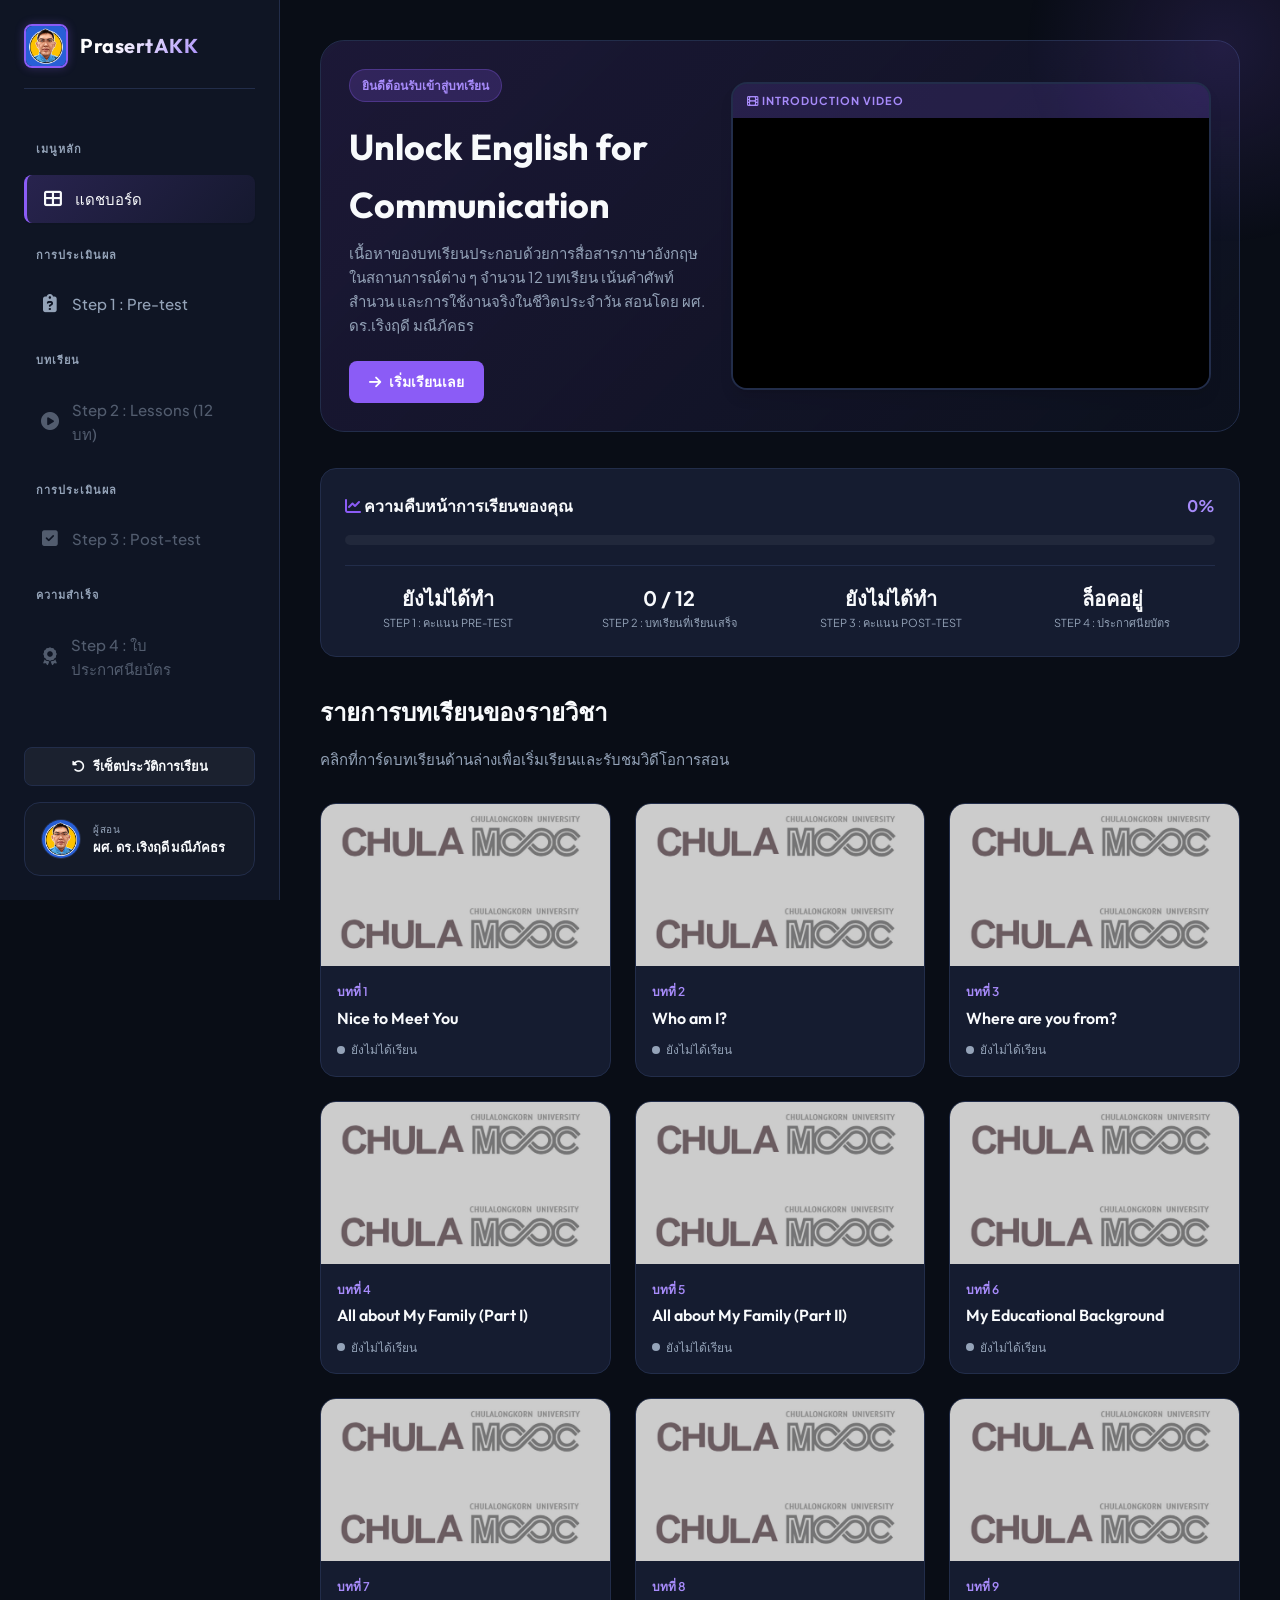
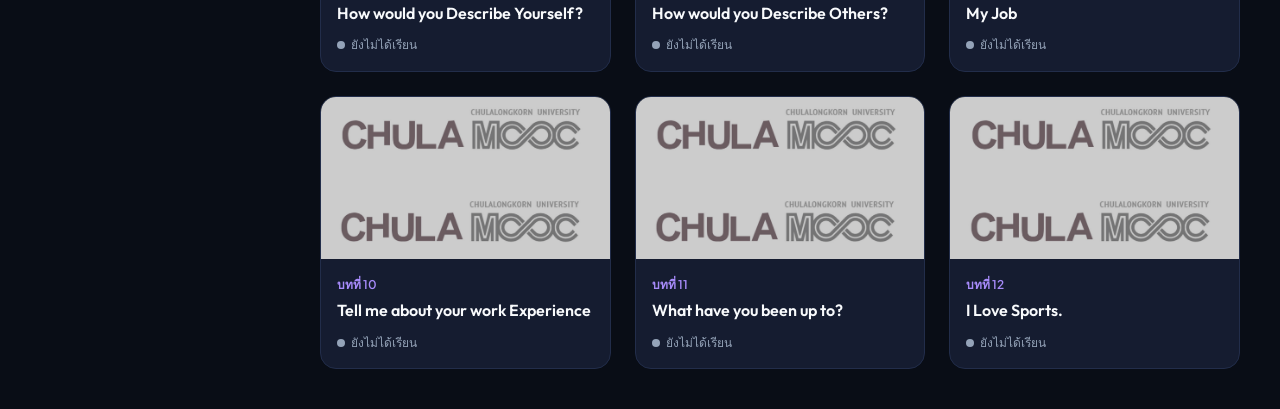
==== app/src/main/assets/index.html @ 3fb074b2 "feat: add Android app wrapper and Gradle build files" ====
<!DOCTYPE html>
<html lang="en">
<head>
    <meta charset="UTF-8">
    <meta name="viewport" content="width=device-width, initial-scale=1.0">
    <title>Unlock English for Communication | PrasertAKK</title>
    <meta name="description" content="Learn English for Communication with 12 interactive video lessons, quizzes, and earn your certificate. Taught by Prasert Akkaratwichakorn.">
    <link rel="shortcut icon" href="prasertakk.ico" type="image/x-icon">
    <link rel="stylesheet" href="https://cdnjs.cloudflare.com/ajax/libs/font-awesome/6.4.0/css/all.min.css">
    <link rel="stylesheet" href="style.css">
</head>
<body>

    <!-- Name Registration Modal Overlay -->
    <div class="modal-overlay" id="name-registration-modal" style="display:none;">
        <div class="modal-card">
            <div class="modal-icon"><i class="fa fa-user-pen"></i></div>
            <h2>ลงทะเบียนผู้เรียน</h2>
            <p style="color: var(--color-text-muted); margin-bottom: 24px;">
                กรุณากรอกชื่อและนามสกุลของคุณเพื่อเริ่มเรียน<br>
                <small>(ชื่อนี้จะถูกใช้ในใบประกาศนียบัตร และไม่สามารถแก้ไขได้หลังบันทึก)</small>
            </p>
            <div class="form-group">
                <label for="reg-firstname"><i class="fa fa-user"></i> ชื่อ (First name)</label>
                <input type="text" id="reg-firstname" placeholder="เช่น ประเสริฐ" autocomplete="given-name">
            </div>
            <div class="form-group">
                <label for="reg-lastname"><i class="fa fa-user"></i> นามสกุล (Last name)</label>
                <input type="text" id="reg-lastname" placeholder="เช่น อัครทวิชากร" autocomplete="family-name">
            </div>
            <button class="btn btn-primary" id="btn-save-name" style="width:100%; margin-top:12px; justify-content:center;">
                <i class="fa fa-save"></i> บันทึกและเริ่มเรียน
            </button>
        </div>
    </div>

    <div class="app-container">
        <!-- Sidebar Navigation -->
        <aside class="sidebar">
            <div class="brand-section">
                <img src="prasertakk2.jpg" alt="PrasertAKK Logo" class="brand-logo">
                <span class="brand-name">PrasertAKK</span>
            </div>
            
            <nav class="nav-menu">
                <span class="nav-item-title">เมนูหลัก</span>
                <a href="#" class="nav-link active" data-tab="dashboard">
                    <i class="fa fa-th-large"></i>
                    <span>แดชบอร์ด</span>
                </a>
                
                <span class="nav-item-title">การประเมินผล</span>
                <a href="#" class="nav-link step-link" data-tab="pre" data-step="1" id="nav-pre-link">
                    <i class="fa fa-clipboard-question"></i>
                    <span>Step 1 : Pre-test</span>
                </a>
                
                <span class="nav-item-title">บทเรียน</span>
                <a href="#" class="nav-link step-link" data-tab="lessons" data-step="2" id="nav-lessons-link">
                    <i class="fa fa-play-circle"></i>
                    <span>Step 2 : Lessons (12 บท)</span>
                </a>
                
                <span class="nav-item-title">การประเมินผล</span>
                <a href="#" class="nav-link step-link" data-tab="post" data-step="3" id="nav-post-link">
                    <i class="fa fa-square-check"></i>
                    <span>Step 3 : Post-test</span>
                </a>
                
                <span class="nav-item-title">ความสำเร็จ</span>
                <a href="#" class="nav-link step-link" data-tab="certificate" data-step="4" id="nav-cert-link">
                    <i class="fa fa-award"></i>
                    <span>Step 4 : ใบประกาศนียบัตร</span>
                </a>
            </nav>
            
            <!-- Learner name display (shown after registration) -->
            <div class="learner-name-badge" id="learner-name-badge" style="display:none;">
                <i class="fa fa-id-card" style="color: var(--color-primary);"></i>
                <span id="learner-name-display"></span>
            </div>

            <!-- reset progress button -->
            <button class="btn btn-secondary" onclick="resetProgress()" style="margin-bottom: 16px; justify-content: center; font-size: 13px; padding: 8px;">
                <i class="fa fa-rotate-left"></i> รีเซ็ตประวัติการเรียน
            </button>

            <!-- Instructor Badge -->
            <div class="instructor-badge">
                <img src="prasertakk2.jpg" alt="Prasert AKK" class="instructor-avatar">
                <div class="instructor-info">
                    <span class="instructor-label">ผู้สอน</span>
                    <span class="instructor-name">ผศ. ดร.เริงฤดี มณีภัคธร</span>
                </div>
            </div>
        </aside>

        <!-- Main Content Area -->
        <main class="main-content">
            
            <!-- 1. Dashboard Tab View -->
            <section id="dashboard-section" class="tab-section active">
                <div class="welcome-banner">
                    <div class="welcome-text">
                        <span class="welcome-badge">ยินดีต้อนรับเข้าสู่บทเรียน</span>
                        <h1>Unlock English for Communication</h1>
                        <p class="welcome-desc">
                            เนื้อหาของบทเรียนประกอบด้วยการสื่อสารภาษาอังกฤษในสถานการณ์ต่าง ๆ จำนวน 12 บทเรียน 
                            เน้นคำศัพท์ สำนวน และการใช้งานจริงในชีวิตประจำวัน สอนโดย ผศ. ดร.เริงฤดี มณีภัคธร
                        </p>
                        <button class="btn btn-primary" id="dashboard-start-learning">
                            <i class="fa fa-arrow-right"></i> เริ่มเรียนเลย
                        </button>
                    </div>
                    <div class="dashboard-hero-video">
                        <div class="intro-video-label"><i class="fa fa-film"></i> INTRODUCTION VIDEO</div>
                        <iframe id="intro-video-iframe"
                            src="https://drive.google.com/file/d/1B5qJ9aQ7UhpIXTGosk8ddsbNW3D1z1Iv/preview"
                            style="width: 100%; height: 270px; border: none; display: block;"
                            allow="autoplay"
                            allowfullscreen></iframe>
                    </div>
                </div>

                <!-- Course Progress Tracker Card -->
                <div class="progress-card">
                    <div class="progress-header">
                        <span class="progress-title"><i class="fa fa-chart-line" style="color: var(--color-primary);"></i> ความคืบหน้าการเรียนของคุณ</span>
                        <span class="progress-pct" id="progress-percentage">0%</span>
                    </div>
                    <div class="progress-bar-bg">
                        <div class="progress-bar-fill" id="progress-fill"></div>
                    </div>
                    <div class="progress-stats-row">
                        <div class="progress-stat-box">
                            <div class="progress-stat-val" id="stat-pretest-score">ยังไม่ได้ทำ</div>
                            <div class="progress-stat-lbl">Step 1 : คะแนน PRE-TEST</div>
                        </div>
                        <div class="progress-stat-box">
                            <div class="progress-stat-val" id="stat-lessons-count">0 / 12</div>
                            <div class="progress-stat-lbl">Step 2 : บทเรียนที่เรียนเสร็จ</div>
                        </div>
                        <div class="progress-stat-box">
                            <div class="progress-stat-val" id="stat-posttest-score">ยังไม่ได้ทำ</div>
                            <div class="progress-stat-lbl">Step 3 : คะแนน POST-TEST</div>
                        </div>
                        <div class="progress-stat-box">
                            <div class="progress-stat-val" id="stat-cert-unlocked">ล็อคอยู่</div>
                            <div class="progress-stat-lbl">Step 4 : ประกาศนียบัตร</div>
                        </div>
                    </div>
                </div>

                <h2>รายการบทเรียนของรายวิชา</h2>
                <p class="section-subtitle">คลิกที่การ์ดบทเรียนด้านล่างเพื่อเริ่มเรียนและรับชมวิดีโอการสอน</p>
                
                <div class="lessons-grid" id="dashboard-lessons-grid">
                    <!-- Dynamic rendering via app.js -->
                </div>
            </section>

            <!-- 2. Pre-test Tab View -->
            <section id="pre-section" class="tab-section">
                <h1><i class="fa fa-clipboard-question" style="color:var(--color-primary);"></i> Step 1 : แบบทดสอบก่อนเรียน (Pre-test)</h1>
                <p class="section-subtitle">กรุณาเลือกคำตอบที่ถูกต้องที่สุดสำหรับแต่ละข้อคำถาม</p>

                <!-- Score Overlay Banner -->
                <div class="quiz-score-overlay" id="pre-score-overlay">
                    <h2>คะแนนสอบ Pre-test ของคุณ</h2>
                    <div class="quiz-score-val">0 / 20</div>
                    <p style="color: var(--color-text-muted); margin-top: 8px;">ระบบได้บันทึกคะแนนของคุณเรียบร้อยแล้ว คุณสามารถไปเรียนบทเรียนได้แล้ว</p>
                    <button class="btn btn-primary" onclick="switchTab('lessons')" style="margin-top:16px;">
                        <i class="fa fa-arrow-right"></i> ไปเรียน Step 2: Lessons
                    </button>
                </div>

                <div class="quiz-info-header">
                    <div class="quiz-info-text">
                        <h2>แบบทดสอบการฟังและโครงสร้างการสื่อสาร</h2>
                        <p>คำชี้แจง: ข้อสอบเป็นแบบปรนัย 4 ตัวเลือก จำนวน 20 ข้อ ให้ผู้เรียนเลือกคำตอบที่เหมาะสมที่สุด</p>
                    </div>
                    <div class="quiz-helpers">
                        <button class="btn btn-secondary" onclick="autoFillQuiz('pre')">
                            <i class="fa fa-wand-magic-sparkles" style="color: var(--color-primary-hover);"></i> เฉลยคำตอบ (Auto-Fill)
                        </button>
                    </div>
                </div>

                <div id="pre-quiz-questions"></div>

                <div style="text-align: center; margin: 40px 0;">
                    <button class="btn btn-primary" onclick="gradeQuiz('pre')" style="font-size: 16px; padding: 14px 40px; border-radius: var(--border-radius-sm);">
                        <i class="fa fa-paper-plane"></i> ส่งแบบทดสอบ Pre-test
                    </button>
                </div>
            </section>

            <!-- 3. Lessons Tab View -->
            <section id="lessons-section" class="tab-section">
                <h1><i class="fa fa-play-circle" style="color:var(--color-primary);"></i> Step 2 : ห้องเรียนออนไลน์</h1>
                <p class="section-subtitle">รับชมวิดีโอการสอน เมื่อดูจบระบบจะบันทึกว่าเรียนผ่านบทเรียนนี้แล้วโดยอัตโนมัติ</p>

                <div class="lesson-viewer-container">
                    <div class="video-player-section">
                        <div class="video-wrapper">
                            <iframe id="main-course-iframe"
                                src=""
                                style="width: 100%; height: 100%; min-height: 420px; border: none; display: block;"
                                allow="autoplay"
                                allowfullscreen></iframe>
                            <video id="main-course-video" controls poster="prasertakk.jpg" style="display: none; width: 100%;">
                                <source src="" type="video/mp4">
                                เบราว์เซอร์ของคุณไม่รองรับการเล่นวิดีโอ
                            </video>
                        </div>
                        <div class="video-meta">
                            <h2 id="viewing-video-title">Lesson 1. Nice to Meet You</h2>
                            <p style="color: var(--color-text-muted); font-size: 14px;">
                                วิทยากร: ผศ. ดร.เริงฤดี มณีภัคธร | รายวิชา English for Communication
                            </p>
                        </div>
                    </div>

                    <div class="lesson-sidebar-section">
                        <div class="lesson-sidebar-title">บทเรียนทั้งหมด (12 Lessons)</div>
                        <ul class="sidebar-lessons-list" id="sidebar-lessons-list"></ul>
                    </div>
                </div>

                <!-- All lessons completed banner -->
                <div class="all-lessons-done-banner" id="all-lessons-done-banner" style="display:none;">
                    <i class="fa fa-circle-check" style="font-size:28px; color:var(--color-success);"></i>
                    <div>
                        <h3>ยินดีด้วย! คุณเรียนครบทุกบทเรียนแล้ว</h3>
                        <p style="color:var(--color-text-muted);">คุณสามารถไปทำข้อสอบ Post-test เพื่อรับใบประกาศนียบัตร</p>
                    </div>
                    <button class="btn btn-primary" onclick="switchTab('post')">
                        <i class="fa fa-arrow-right"></i> ไปทำ Step 3: Post-test
                    </button>
                </div>

                <!-- Vocabulary Panel -->
                <div class="vocab-section" id="lesson-vocab-box">
                    <h2><i class="fa fa-book" style="color: var(--color-primary-hover);"></i> คำศัพท์และสำนวนน่าสนใจ (Key Vocabulary)</h2>
                    <p class="section-subtitle">คำศัพท์สำคัญที่พบในบทเรียนนี้</p>
                    <div class="vocab-grid"></div>
                </div>
            </section>

            <!-- 4. Post-test Tab View -->
            <section id="post-section" class="tab-section">
                <h1><i class="fa fa-square-check" style="color:var(--color-primary);"></i> Step 3 : แบบทดสอบหลังเรียน (Post-test)</h1>
                <p class="section-subtitle">ทดสอบความรู้เพื่อประเมินผลการเรียนและปลดล็อคใบประกาศนียบัตร</p>

                <div class="quiz-score-overlay" id="post-score-overlay">
                    <h2>คะแนนสอบ Post-test ของคุณ</h2>
                    <div class="quiz-score-val">0 / 40</div>
                    <p style="color: var(--color-text-muted); margin-top: 8px;" id="post-score-status-text">
                        ระบบได้บันทึกคะแนนของคุณเรียบร้อยแล้ว คุณสามารถรับใบประกาศนียบัตรได้ใน Step 4
                    </p>
                    <button class="btn btn-primary" id="btn-goto-cert-after-post" onclick="switchTab('certificate')" style="margin-top:16px; display:none;">
                        <i class="fa fa-award"></i> ไปดูใบประกาศนียบัตร Step 4
                    </button>
                </div>

                <div class="quiz-info-header">
                    <div class="quiz-info-text">
                        <h2>แบบทดสอบหลังเรียนสรุปรายวิชา</h2>
                        <p>คำชี้แจง: ให้เลือกคำตอบที่ถูกต้องที่สุดเพื่อผ่านรายวิชาและรับใบรับรอง (จำนวน 40 ข้อ)</p>
                    </div>
                    <div class="quiz-helpers">
                        <button class="btn btn-secondary" onclick="autoFillQuiz('post')">
                            <i class="fa fa-wand-magic-sparkles" style="color: var(--color-primary-hover);"></i> เฉลยคำตอบ (Auto-Fill)
                        </button>
                    </div>
                </div>

                <div id="post-quiz-questions"></div>

                <div style="text-align: center; margin: 40px 0;">
                    <button class="btn btn-primary" onclick="gradeQuiz('post')" style="font-size: 16px; padding: 14px 40px; border-radius: var(--border-radius-sm);">
                        <i class="fa fa-paper-plane"></i> ส่งแบบทดสอบ Post-test
                    </button>
                </div>
            </section>

            <!-- 5. Certificate Tab View -->
            <section id="certificate-section" class="tab-section">
                <h1><i class="fa fa-award" style="color:var(--color-primary);"></i> Step 4 : ใบประกาศนียบัตร (Certificate)</h1>
                <p class="section-subtitle">ขอแสดงความยินดีกับความสำเร็จของคุณในการสำเร็จการศึกษารายวิชา English for Communication</p>

                <!-- Locked State -->
                <div class="cert-locked-state" id="cert-locked">
                    <div class="cert-locked-icon"><i class="fa fa-lock"></i></div>
                    <h2>ประกาศนียบัตรยังคงถูกล็อคอยู่</h2>
                    <p style="color: var(--color-text-muted); margin-top: 12px; margin-bottom: 24px;">
                        คุณต้องสอบแบบทดสอบหลังเรียน (Post-test) ให้ผ่านด้วยคะแนนเต็ม 20/20 ก่อน
                    </p>
                    <button class="btn btn-primary" onclick="switchTab('post')">
                        <i class="fa fa-arrow-right"></i> ไปทำข้อสอบ Post-test
                    </button>
                </div>

                <!-- Unlocked State -->
                <div class="cert-unlocked-state" id="cert-unlocked" style="display: none;">
                    <div class="cert-frame">
                        <canvas id="cert-canvas" style="max-width:100%; border-radius: 8px; box-shadow: var(--shadow-lg);"></canvas>
                        <div id="cert-qr-hidden" style="display:none;"></div>
                    </div>
                    
                    <div class="cert-actions">
                        <button class="btn btn-success" id="btn-download-cert" onclick="downloadCertificate()">
                            <i class="fa fa-download"></i> ดาวน์โหลดใบประกาศนียบัตร (PNG)
                        </button>
                        <button class="btn btn-secondary" onclick="window.print()">
                            <i class="fa fa-print"></i> พิมพ์ใบประกาศนียบัตร
                        </button>
                    </div>
                </div>
            </section>
        </main>
    </div>

    <!-- Scripts -->
    <script src="qrcode.min.js"></script>
    <script src="cert_data.js"></script>
    <script src="app.js"></script>
</body>
</html>
---- app/src/main/assets/style.css ----
@import url('https://fonts.googleapis.com/css2?family=Outfit:wght@300;400;500;600;700&family=Plus+Jakarta+Sans:wght@300;400;500;600;700&display=swap');

/* Color Variables & Theme Tokens */
:root {
    --font-heading: 'Outfit', sans-serif;
    --font-body: 'Plus Jakarta Sans', sans-serif;

    /* Theme colors: Sleek Premium Dark Mode */
    --bg-app: #090d16;
    --bg-sidebar: #0f1524;
    --bg-card: #151c30;
    --bg-card-hover: #1c253f;
    --border-color: #222d4a;
    
    --color-primary: #8b5cf6;       /* Violet/Purple */
    --color-primary-rgb: 139, 92, 246;
    --color-primary-hover: #a78bfa;
    --color-text-main: #f8fafc;
    --color-text-muted: #94a3b8;
    
    --color-success: #10b981;      /* Emerald Green */
    --color-danger: #ef4444;       /* Rose Red */
    --color-warning: #f59e0b;      /* Amber */

    --shadow-sm: 0 1px 2px 0 rgb(0 0 0 / 0.05);
    --shadow-md: 0 4px 6px -1px rgb(0 0 0 / 0.1), 0 2px 4px -2px rgb(0 0 0 / 0.1);
    --shadow-lg: 0 10px 15px -3px rgb(0 0 0 / 0.1), 0 4px 6px -4px rgb(0 0 0 / 0.1);
    --shadow-glow: 0 0 20px rgba(139, 92, 246, 0.15);
    
    --transition-smooth: all 0.3s cubic-bezier(0.4, 0, 0.2, 1);
    --border-radius-sm: 8px;
    --border-radius-md: 16px;
    --border-radius-lg: 24px;
}

/* Global Reset & Base Styling */
* {
    margin: 0;
    padding: 0;
    box-sizing: border-box;
}

body {
    background-color: var(--bg-app);
    color: var(--color-text-main);
    font-family: var(--font-body);
    font-size: 16px;
    line-height: 1.6;
    overflow-x: hidden;
    display: flex;
    min-height: 100vh;
}

a {
    color: inherit;
    text-decoration: none;
}

button {
    font-family: inherit;
    cursor: pointer;
}

/* Layout Framework */
.app-container {
    display: flex;
    width: 100%;
    min-height: 100vh;
}

/* Sidebar Navigation */
.sidebar {
    width: 280px;
    background-color: var(--bg-sidebar);
    border-right: 1px solid var(--border-color);
    display: flex;
    flex-direction: column;
    position: fixed;
    top: 0;
    bottom: 0;
    left: 0;
    z-index: 100;
    padding: 24px;
}

.brand-section {
    display: flex;
    align-items: center;
    gap: 12px;
    margin-bottom: 36px;
    padding-bottom: 20px;
    border-bottom: 1px solid var(--border-color);
}

.brand-logo {
    width: 44px;
    height: 44px;
    border-radius: var(--border-radius-sm);
    object-fit: cover;
    border: 2px solid var(--color-primary);
    box-shadow: 0 0 10px rgba(139, 92, 246, 0.3);
}

.brand-name {
    font-family: var(--font-heading);
    font-size: 20px;
    font-weight: 700;
    background: linear-gradient(135deg, #fff 30%, var(--color-primary-hover) 100%);
    -webkit-background-clip: text;
    -webkit-text-fill-color: transparent;
    letter-spacing: 0.5px;
}

.nav-menu {
    list-style: none;
    display: flex;
    flex-direction: column;
    gap: 8px;
    flex-grow: 1;
}

.nav-item-title {
    font-family: var(--font-heading);
    font-size: 11px;
    font-weight: 600;
    text-transform: uppercase;
    letter-spacing: 1px;
    color: var(--color-text-muted);
    margin: 16px 0 8px 12px;
}

.nav-link {
    display: flex;
    align-items: center;
    gap: 12px;
    padding: 12px 16px;
    border-radius: var(--border-radius-sm);
    color: var(--color-text-muted);
    font-weight: 500;
    font-size: 15px;
    transition: var(--transition-smooth);
}

.nav-link i {
    font-size: 18px;
    width: 20px;
    text-align: center;
}

.nav-link:hover {
    color: var(--color-text-main);
    background-color: rgba(255, 255, 255, 0.03);
}

.nav-link.active {
    color: var(--color-text-main);
    background: linear-gradient(135deg, rgba(139, 92, 246, 0.2) 0%, rgba(139, 92, 246, 0.05) 100%);
    border-left: 3px solid var(--color-primary);
    box-shadow: var(--shadow-sm);
}

.nav-link.locked {
    opacity: 0.5;
    cursor: not-allowed;
}

.nav-link.locked:hover {
    background-color: transparent;
    color: var(--color-text-muted);
}

.instructor-badge {
    margin-top: auto;
    padding: 16px;
    background-color: rgba(255, 255, 255, 0.02);
    border-radius: var(--border-radius-md);
    border: 1px solid var(--border-color);
    display: flex;
    align-items: center;
    gap: 12px;
}

.instructor-avatar {
    width: 40px;
    height: 40px;
    border-radius: 50%;
    object-fit: cover;
    border: 1px solid var(--border-color);
}

.instructor-info {
    display: flex;
    flex-direction: column;
}

.instructor-label {
    font-size: 10px;
    color: var(--color-text-muted);
    text-transform: uppercase;
    letter-spacing: 0.5px;
}

.instructor-name {
    font-size: 13px;
    font-weight: 600;
    color: var(--color-text-main);
}

/* Main Viewport Content */
.main-content {
    margin-left: 280px;
    flex-grow: 1;
    min-height: 100vh;
    display: flex;
    flex-direction: column;
    padding: 40px;
    max-width: 1400px;
    width: calc(100% - 280px);
}

/* Tab Sections */
.tab-section {
    display: none;
    animation: fadeIn 0.4s cubic-bezier(0.4, 0, 0.2, 1) forwards;
}

.tab-section.active {
    display: block;
}

@keyframes fadeIn {
    from {
        opacity: 0;
        transform: translateY(10px);
    }
    to {
        opacity: 1;
        transform: translateY(0);
    }
}

/* Typography elements */
h1 {
    font-family: var(--font-heading);
    font-size: 36px;
    font-weight: 700;
    color: var(--color-text-main);
    margin-bottom: 8px;
}

h2 {
    font-family: var(--font-heading);
    font-size: 24px;
    font-weight: 600;
    color: var(--color-text-main);
    margin-bottom: 16px;
}

.section-subtitle {
    font-size: 15px;
    color: var(--color-text-muted);
    margin-bottom: 32px;
}

/* Dashboard Home UI */
.welcome-banner {
    background: linear-gradient(135deg, rgba(139, 92, 246, 0.15) 0%, rgba(15, 21, 36, 0.5) 100%);
    border: 1px solid var(--border-color);
    border-radius: var(--border-radius-lg);
    padding: 28px;
    margin-bottom: 36px;
    display: flex;
    align-items: center;
    justify-content: space-between;
    gap: 24px;
    position: relative;
    overflow: visible;
}

.welcome-banner::after {
    content: '';
    position: absolute;
    top: -50%;
    right: -20%;
    width: 400px;
    height: 400px;
    background: radial-gradient(circle, rgba(139, 92, 246, 0.15) 0%, transparent 70%);
    z-index: 1;
    pointer-events: none;
}

.welcome-text {
    z-index: 2;
    flex: 1;
    min-width: 0;
}

.welcome-badge {
    display: inline-block;
    padding: 6px 12px;
    background-color: rgba(139, 92, 246, 0.2);
    color: var(--color-primary-hover);
    border-radius: 20px;
    font-size: 12px;
    font-weight: 600;
    margin-bottom: 16px;
    border: 1px solid rgba(139, 92, 246, 0.3);
}

.welcome-desc {
    color: var(--color-text-muted);
    margin-bottom: 24px;
    font-size: 15px;
}

.course-meta-grid {
    display: grid;
    grid-template-columns: repeat(3, 1fr);
    gap: 16px;
    margin-top: 24px;
}

.meta-item {
    background-color: rgba(255, 255, 255, 0.02);
    border: 1px solid var(--border-color);
    border-radius: var(--border-radius-sm);
    padding: 16px;
    display: flex;
    align-items: center;
    gap: 12px;
}

.meta-icon {
    width: 40px;
    height: 40px;
    background-color: rgba(139, 92, 246, 0.1);
    color: var(--color-primary);
    border-radius: 50%;
    display: flex;
    align-items: center;
    justify-content: center;
    font-size: 16px;
}

.meta-info {
    display: flex;
    flex-direction: column;
}

.meta-value {
    font-weight: 600;
    font-size: 14px;
}

.meta-label {
    font-size: 11px;
    color: var(--color-text-muted);
}

.dashboard-hero-video {
    width: 480px;
    max-width: 100%;
    border-radius: var(--border-radius-md);
    overflow: hidden;
    border: 2px solid var(--border-color);
    box-shadow: var(--shadow-lg);
    z-index: 2;
    position: relative;
    flex-shrink: 0;
}

.dashboard-hero-video iframe,
.dashboard-hero-video video,
#intro-video-player,
#intro-video-iframe {
    width: 100%;
    height: 270px;
    display: block;
    object-fit: contain;
    background-color: #000;
}

.intro-video-label {
    padding: 8px 14px;
    background: rgba(139, 92, 246, 0.15);
    color: var(--color-primary-hover);
    font-size: 11px;
    font-weight: 700;
    letter-spacing: 1px;
    text-transform: uppercase;
}

.video-play-overlay {
    position: absolute;
    inset: 0;
    background-color: rgba(9, 13, 22, 0.4);
    display: flex;
    align-items: center;
    justify-content: center;
    transition: var(--transition-smooth);
}

.dashboard-hero-video:hover .video-play-overlay {
    background-color: rgba(9, 13, 22, 0.6);
}

.play-btn-circle {
    width: 48px;
    height: 48px;
    background-color: var(--color-primary);
    color: #fff;
    border-radius: 50%;
    display: flex;
    align-items: center;
    justify-content: center;
    font-size: 18px;
    box-shadow: 0 0 15px rgba(139, 92, 246, 0.5);
    transition: var(--transition-smooth);
}

.dashboard-hero-video:hover .play-btn-circle {
    transform: scale(1.1);
    background-color: var(--color-primary-hover);
}

/* Video Link Card in Classroom */
.video-link-card {
    width: 100%;
    aspect-ratio: 16/9;
    border-radius: var(--border-radius-sm);
    overflow: hidden;
    background-color: #000;
    border: 1px solid var(--border-color);
    position: relative;
}

.video-poster-img {
    width: 100%;
    height: 100%;
    object-fit: cover;
    opacity: 0.7;
    transition: var(--transition-smooth);
}

.video-link-overlay {
    position: absolute;
    inset: 0;
    display: flex;
    flex-direction: column;
    align-items: center;
    justify-content: center;
    gap: 16px;
    background: rgba(9, 13, 22, 0.4);
    transition: var(--transition-smooth);
}

.play-circle-large {
    width: 72px;
    height: 72px;
    background-color: var(--color-primary);
    color: #fff;
    border-radius: 50%;
    display: flex;
    align-items: center;
    justify-content: center;
    font-size: 28px;
    box-shadow: 0 0 25px rgba(139, 92, 246, 0.6);
    transition: var(--transition-smooth);
}

.video-link-text {
    font-family: var(--font-heading);
    font-size: 16px;
    font-weight: 600;
    color: #fff;
    background-color: rgba(9, 13, 22, 0.7);
    padding: 8px 16px;
    border-radius: 30px;
    border: 1px solid var(--border-color);
}

.video-link-card:hover .video-poster-img {
    transform: scale(1.03);
    opacity: 0.6;
}

.video-link-card:hover .video-link-overlay {
    background: rgba(9, 13, 22, 0.6);
}

.video-link-card:hover .play-circle-large {
    transform: scale(1.1);
    background-color: var(--color-primary-hover);
    box-shadow: 0 0 35px rgba(139, 92, 246, 0.8);
}


/* Progress Section */
.progress-card {
    background-color: var(--bg-card);
    border: 1px solid var(--border-color);
    border-radius: var(--border-radius-md);
    padding: 24px;
    margin-bottom: 36px;
}

.progress-header {
    display: flex;
    align-items: center;
    justify-content: space-between;
    margin-bottom: 16px;
}

.progress-title {
    font-weight: 600;
    font-size: 16px;
}

.progress-pct {
    font-weight: 700;
    color: var(--color-primary-hover);
}

.progress-bar-bg {
    width: 100%;
    height: 10px;
    background-color: rgba(255, 255, 255, 0.05);
    border-radius: 5px;
    overflow: hidden;
}

.progress-bar-fill {
    width: 0%;
    height: 100%;
    background: linear-gradient(90deg, var(--color-primary) 0%, var(--color-primary-hover) 100%);
    border-radius: 5px;
    transition: width 0.8s ease-in-out;
}

.progress-stats-row {
    display: grid;
    grid-template-columns: repeat(4, 1fr);
    gap: 16px;
    margin-top: 20px;
    padding-top: 16px;
    border-top: 1px solid var(--border-color);
}

.progress-stat-box {
    text-align: center;
}

.progress-stat-val {
    font-size: 20px;
    font-weight: 700;
    color: var(--color-text-main);
}

.progress-stat-lbl {
    font-size: 11px;
    color: var(--color-text-muted);
    text-transform: uppercase;
}

/* Lesson Cards Grid */
.lessons-grid {
    display: grid;
    grid-template-columns: repeat(auto-fill, minmax(280px, 1fr));
    gap: 24px;
}

.lesson-card {
    background-color: var(--bg-card);
    border: 1px solid var(--border-color);
    border-radius: var(--border-radius-md);
    overflow: hidden;
    cursor: pointer;
    transition: var(--transition-smooth);
    display: flex;
    flex-direction: column;
    position: relative;
}

.lesson-card:hover {
    transform: translateY(-6px);
    border-color: var(--color-primary);
    box-shadow: var(--shadow-lg);
}

.lesson-thumb-wrapper {
    position: relative;
    width: 100%;
    padding-top: 56.25%; /* 16:9 Aspect Ratio */
    background-color: #000;
    overflow: hidden;
}

.lesson-thumb {
    position: absolute;
    top: 0;
    left: 0;
    width: 100%;
    height: 100%;
    object-fit: cover;
    opacity: 0.8;
    transition: var(--transition-smooth);
}

.lesson-card:hover .lesson-thumb {
    opacity: 0.9;
    transform: scale(1.05);
}

.lesson-duration {
    position: absolute;
    bottom: 8px;
    right: 8px;
    background-color: rgba(9, 13, 22, 0.8);
    padding: 3px 6px;
    border-radius: 4px;
    font-size: 11px;
    font-weight: 500;
}

.lesson-card-body {
    padding: 16px;
    display: flex;
    flex-direction: column;
    flex-grow: 1;
}

.lesson-num {
    font-size: 12px;
    font-weight: 600;
    color: var(--color-primary-hover);
    margin-bottom: 6px;
}

.lesson-title {
    font-family: var(--font-heading);
    font-size: 16px;
    font-weight: 600;
    margin-bottom: 12px;
    line-height: 1.3;
}

.lesson-status {
    margin-top: auto;
    font-size: 12px;
    display: flex;
    align-items: center;
    gap: 6px;
}

.status-indicator {
    width: 8px;
    height: 8px;
    border-radius: 50%;
}

.status-incomplete {
    color: var(--color-text-muted);
}
.status-incomplete .status-indicator {
    background-color: var(--color-text-muted);
}

.status-complete {
    color: var(--color-success);
}
.status-complete .status-indicator {
    background-color: var(--color-success);
}

/* Custom Play Badge on hover */
.lesson-play-badge {
    position: absolute;
    top: 50%;
    left: 50%;
    transform: translate(-50%, -50%) scale(0.8);
    width: 48px;
    height: 48px;
    background-color: rgba(139, 92, 246, 0.9);
    border-radius: 50%;
    display: flex;
    align-items: center;
    justify-content: center;
    font-size: 16px;
    opacity: 0;
    transition: var(--transition-smooth);
    z-index: 5;
    box-shadow: 0 0 15px rgba(139, 92, 246, 0.4);
}

.lesson-card:hover .lesson-play-badge {
    opacity: 1;
    transform: translate(-50%, -50%) scale(1);
}

/* Lesson Viewer UI */
.lesson-viewer-container {
    display: grid;
    grid-template-columns: 2fr 1fr;
    gap: 24px;
    margin-bottom: 24px;
}

.video-player-section {
    background-color: var(--bg-card);
    border: 1px solid var(--border-color);
    border-radius: var(--border-radius-md);
    overflow: hidden;
    padding: 16px;
}

.video-wrapper {
    width: 100%;
    aspect-ratio: 16/9;
    border-radius: var(--border-radius-sm);
    overflow: hidden;
    background-color: #000;
    border: 1px solid var(--border-color);
}

.video-wrapper video,
.video-wrapper iframe {
    width: 100%;
    height: 100%;
}

.video-meta {
    padding: 16px 8px 8px 8px;
}

.video-title {
    font-size: 20px;
    font-weight: 600;
    margin-bottom: 8px;
}

.lesson-sidebar-section {
    background-color: var(--bg-card);
    border: 1px solid var(--border-color);
    border-radius: var(--border-radius-md);
    padding: 20px;
    display: flex;
    flex-direction: column;
    max-height: calc(100vh - 180px);
    overflow-y: auto;
}

.lesson-sidebar-title {
    font-family: var(--font-heading);
    font-size: 16px;
    font-weight: 700;
    margin-bottom: 16px;
    padding-bottom: 12px;
    border-bottom: 1px solid var(--border-color);
}

.sidebar-lessons-list {
    list-style: none;
    display: flex;
    flex-direction: column;
    gap: 8px;
}

.sidebar-lesson-item {
    padding: 10px 12px;
    border-radius: var(--border-radius-sm);
    border: 1px solid transparent;
    cursor: pointer;
    transition: var(--transition-smooth);
    display: flex;
    align-items: center;
    gap: 12px;
}

.sidebar-lesson-item:hover {
    background-color: rgba(255, 255, 255, 0.02);
    border-color: var(--border-color);
}

.sidebar-lesson-item.active {
    background-color: rgba(139, 92, 246, 0.08);
    border-color: var(--color-primary);
}

.sidebar-lesson-idx {
    font-size: 11px;
    font-weight: 700;
    color: var(--color-primary-hover);
    background-color: rgba(139, 92, 246, 0.1);
    width: 24px;
    height: 24px;
    border-radius: 50%;
    display: flex;
    align-items: center;
    justify-content: center;
    flex-shrink: 0;
}

.sidebar-lesson-meta {
    display: flex;
    flex-direction: column;
    overflow: hidden;
}

.sidebar-lesson-title {
    font-size: 13px;
    font-weight: 600;
    white-space: nowrap;
    text-overflow: ellipsis;
    overflow: hidden;
}

.sidebar-lesson-status {
    font-size: 10px;
    color: var(--color-text-muted);
}

.sidebar-lesson-item.completed .sidebar-lesson-status {
    color: var(--color-success);
}

.vocab-section {
    background-color: var(--bg-card);
    border: 1px solid var(--border-color);
    border-radius: var(--border-radius-md);
    padding: 24px;
    margin-top: 24px;
}

.vocab-grid {
    display: grid;
    grid-template-columns: repeat(auto-fill, minmax(240px, 1fr));
    gap: 16px;
    margin-top: 16px;
}

.vocab-card {
    background-color: rgba(255, 255, 255, 0.01);
    border: 1px solid var(--border-color);
    border-radius: var(--border-radius-sm);
    padding: 16px;
}

.vocab-word {
    font-family: var(--font-heading);
    font-weight: 700;
    color: var(--color-primary-hover);
    font-size: 15px;
    margin-bottom: 4px;
}

.vocab-definition {
    font-size: 13px;
    color: var(--color-text-main);
}

.vocab-example {
    font-size: 12px;
    font-style: italic;
    color: var(--color-text-muted);
    margin-top: 6px;
}

/* Quiz Style UI */
.quiz-info-header {
    background-color: var(--bg-card);
    border: 1px solid var(--border-color);
    border-radius: var(--border-radius-md);
    padding: 24px;
    margin-bottom: 28px;
    display: flex;
    align-items: center;
    justify-content: space-between;
    gap: 20px;
}

.quiz-info-text p {
    font-size: 14px;
    color: var(--color-text-muted);
}

.quiz-helpers {
    display: flex;
    gap: 12px;
}

.btn {
    padding: 10px 20px;
    border-radius: var(--border-radius-sm);
    font-weight: 600;
    font-size: 14px;
    border: none;
    transition: var(--transition-smooth);
    display: inline-flex;
    align-items: center;
    gap: 8px;
}

.btn-primary {
    background-color: var(--color-primary);
    color: #fff;
}

.btn-primary:hover {
    background-color: #7c3aed;
    box-shadow: 0 0 15px rgba(139, 92, 246, 0.4);
}

.btn-secondary {
    background-color: rgba(255, 255, 255, 0.05);
    color: var(--color-text-main);
    border: 1px solid var(--border-color);
}

.btn-secondary:hover {
    background-color: rgba(255, 255, 255, 0.1);
}

.btn-success {
    background-color: var(--color-success);
    color: #fff;
}

.btn-success:hover {
    background-color: #059669;
}

.quiz-item-card {
    background-color: var(--bg-card);
    border: 1px solid var(--border-color);
    border-radius: var(--border-radius-md);
    padding: 24px;
    margin-bottom: 20px;
    position: relative;
    transition: var(--transition-smooth);
}

.quiz-item-card.correct {
    border-color: rgba(16, 185, 129, 0.4);
    background-color: rgba(16, 185, 129, 0.02);
}

.quiz-item-card.incorrect {
    border-color: rgba(239, 68, 68, 0.4);
    background-color: rgba(239, 68, 68, 0.02);
}

.quiz-qstn-header {
    display: flex;
    gap: 12px;
    margin-bottom: 20px;
}

.quiz-qstn-num {
    background-color: var(--color-primary);
    color: #fff;
    width: 28px;
    height: 28px;
    border-radius: 50%;
    display: flex;
    align-items: center;
    justify-content: center;
    font-size: 13px;
    font-weight: 700;
    flex-shrink: 0;
}

.quiz-qstn-text {
    font-family: var(--font-heading);
    font-size: 17px;
    font-weight: 600;
    color: var(--color-text-main);
    padding-top: 2px;
}

.choices-list {
    display: flex;
    flex-direction: column;
    gap: 10px;
}

.choice-option {
    display: flex;
    align-items: center;
    padding: 12px 16px;
    background-color: rgba(255, 255, 255, 0.01);
    border: 1px solid var(--border-color);
    border-radius: var(--border-radius-sm);
    cursor: pointer;
    transition: var(--transition-smooth);
    user-select: none;
    position: relative;
}

.choice-option:hover {
    background-color: rgba(255, 255, 255, 0.02);
    border-color: rgba(255, 255, 255, 0.2);
}

.choice-option input[type="radio"] {
    display: none;
}

.custom-radio {
    width: 18px;
    height: 18px;
    border: 2px solid var(--color-text-muted);
    border-radius: 50%;
    margin-right: 12px;
    position: relative;
    flex-shrink: 0;
    transition: var(--transition-smooth);
}

.choice-option.selected .custom-radio {
    border-color: var(--color-primary);
}

.choice-option.selected .custom-radio::after {
    content: '';
    position: absolute;
    top: 3px;
    left: 3px;
    width: 8px;
    height: 8px;
    background-color: var(--color-primary);
    border-radius: 50%;
}

.choice-option.selected {
    border-color: var(--color-primary);
    background-color: rgba(139, 92, 246, 0.03);
}

/* Feedback Styling for Answers */
.choice-option.correct-choice {
    border-color: var(--color-success);
    background-color: rgba(16, 185, 129, 0.05);
}

.choice-option.correct-choice .custom-radio {
    border-color: var(--color-success);
}
.choice-option.correct-choice .custom-radio::after {
    content: '';
    position: absolute;
    top: 3px;
    left: 3px;
    width: 8px;
    height: 8px;
    background-color: var(--color-success);
    border-radius: 50%;
}

.choice-option.incorrect-choice {
    border-color: var(--color-danger);
    background-color: rgba(239, 68, 68, 0.05);
}
.choice-option.incorrect-choice .custom-radio {
    border-color: var(--color-danger);
}
.choice-option.incorrect-choice .custom-radio::after {
    content: '';
    position: absolute;
    top: 3px;
    left: 3px;
    width: 8px;
    height: 8px;
    background-color: var(--color-danger);
    border-radius: 50%;
}

.quiz-feedback-banner {
    margin-top: 12px;
    font-size: 13px;
    display: none;
    align-items: center;
    gap: 6px;
    font-weight: 500;
}

.quiz-item-card.correct .quiz-feedback-banner.correct {
    display: flex;
    color: var(--color-success);
}

.quiz-item-card.incorrect .quiz-feedback-banner.incorrect {
    display: flex;
    color: var(--color-danger);
}

.quiz-score-overlay {
    background: linear-gradient(135deg, rgba(16, 185, 129, 0.1) 0%, rgba(9, 13, 22, 0.8) 100%);
    border: 1px solid rgba(16, 185, 129, 0.2);
    border-radius: var(--border-radius-md);
    padding: 32px;
    text-align: center;
    margin-bottom: 24px;
    display: none;
    animation: scaleUp 0.4s ease-out;
}

@keyframes scaleUp {
    from { transform: scale(0.95); opacity: 0; }
    to { transform: scale(1); opacity: 1; }
}

.quiz-score-val {
    font-size: 48px;
    font-weight: 800;
    color: var(--color-success);
    font-family: var(--font-heading);
}

/* Certificate Unlock Design */
.cert-locked-state {
    background-color: var(--bg-card);
    border: 1px solid var(--border-color);
    border-radius: var(--border-radius-md);
    padding: 48px;
    text-align: center;
    max-width: 600px;
    margin: 40px auto;
}

.cert-locked-icon {
    font-size: 48px;
    color: var(--color-text-muted);
    margin-bottom: 20px;
}

.cert-unlocked-state {
    display: flex;
    flex-direction: column;
    align-items: center;
    gap: 32px;
    text-align: center;
}

.cert-frame {
    border: 16px solid var(--bg-card);
    border-image: linear-gradient(to right, #8b5cf6, #d946ef) 1;
    border-radius: 4px;
    box-shadow: var(--shadow-lg), 0 0 30px rgba(139, 92, 246, 0.2);
    max-width: 90%;
    width: 800px;
    background-color: #fff;
    padding: 4px;
}

.cert-image {
    width: 100%;
    height: auto;
    display: block;
}

.cert-actions {
    display: flex;
    gap: 16px;
    margin-bottom: 40px;
}

/* Scrollbar Customization */
::-webkit-scrollbar {
    width: 8px;
    height: 8px;
}

::-webkit-scrollbar-track {
    background: var(--bg-app);
}

::-webkit-scrollbar-thumb {
    background: var(--border-color);
    border-radius: 4px;
}

::-webkit-scrollbar-thumb:hover {
    background: var(--color-primary);
}

/* ===== Modal Overlay ===== */
.modal-overlay {
    position: fixed;
    inset: 0;
    z-index: 9999;
    background: rgba(9, 13, 22, 0.85);
    backdrop-filter: blur(8px);
    display: flex;
    align-items: center;
    justify-content: center;
    animation: fadeIn 0.3s ease;
}

.modal-card {
    background: var(--bg-card);
    border: 1px solid var(--border-color);
    border-radius: var(--border-radius-lg);
    padding: 40px;
    max-width: 440px;
    width: 90%;
    text-align: center;
    box-shadow: 0 25px 50px rgba(0, 0, 0, 0.5), var(--shadow-glow);
}

.modal-icon {
    width: 64px;
    height: 64px;
    border-radius: 50%;
    background: linear-gradient(135deg, var(--color-primary), var(--color-primary-hover));
    color: #fff;
    display: flex;
    align-items: center;
    justify-content: center;
    font-size: 28px;
    margin: 0 auto 20px;
    box-shadow: 0 0 20px rgba(139, 92, 246, 0.4);
}

/* ===== Form Elements ===== */
.form-group {
    margin-bottom: 16px;
    text-align: left;
}

.form-group label {
    display: block;
    font-size: 13px;
    font-weight: 600;
    color: var(--color-text-muted);
    margin-bottom: 6px;
}

.form-group input[type="text"] {
    width: 100%;
    padding: 12px 16px;
    background: rgba(255, 255, 255, 0.05);
    border: 1px solid var(--border-color);
    border-radius: var(--border-radius-sm);
    color: var(--color-text-main);
    font-size: 15px;
    font-family: var(--font-body);
    transition: var(--transition-smooth);
    outline: none;
}

.form-group input[type="text"]:focus {
    border-color: var(--color-primary);
    box-shadow: 0 0 0 3px rgba(139, 92, 246, 0.2);
}

.form-group input[type="text"]::placeholder {
    color: rgba(148, 163, 184, 0.5);
}

/* ===== Learner Name Badge ===== */
.learner-name-badge {
    display: flex;
    align-items: center;
    gap: 10px;
    padding: 12px 16px;
    background: rgba(139, 92, 246, 0.08);
    border: 1px solid rgba(139, 92, 246, 0.2);
    border-radius: var(--border-radius-sm);
    margin-bottom: 12px;
    font-size: 13px;
    font-weight: 600;
    color: var(--color-primary-hover);
}

/* ===== All Lessons Done Banner ===== */
.all-lessons-done-banner {
    display: flex;
    align-items: center;
    gap: 20px;
    padding: 24px;
    margin-top: 24px;
    background: linear-gradient(135deg, rgba(16, 185, 129, 0.1) 0%, rgba(15, 21, 36, 0.5) 100%);
    border: 1px solid rgba(16, 185, 129, 0.3);
    border-radius: var(--border-radius-md);
}

.all-lessons-done-banner h3 {
    color: var(--color-success);
    margin-bottom: 4px;
}

/* Media Queries for Responsiveness */
/* ===== Responsive ===== */
@media (max-width: 768px) {
    .sidebar {
        width: 80px;
        padding: 16px 8px;
        align-items: center;
    }
    
    .brand-name, .nav-item-title, .instructor-info, .instructor-label, .learner-name-badge span {
        display: none;
    }
    
    .brand-section {
        justify-content: center;
        width: 100%;
        margin-bottom: 20px;
    }
    
    .nav-link {
        justify-content: center;
        padding: 12px;
    }
    
    .nav-link span {
        display: none;
    }
    
    .instructor-badge {
        padding: 8px;
        background-color: transparent;
        border: none;
        justify-content: center;
    }
    
    .main-content {
        margin-left: 80px;
        width: calc(100% - 80px);
        padding: 24px;
    }
    
    .lesson-viewer-container {
        grid-template-columns: 1fr;
    }
    
    .welcome-banner {
        flex-direction: column;
        align-items: flex-start;
    }
    
    .welcome-text {
        max-width: 100%;
    }
    
    .dashboard-hero-video {
        width: 100%;
    }
    
    .all-lessons-done-banner {
        flex-direction: column;
        text-align: center;
    }
}
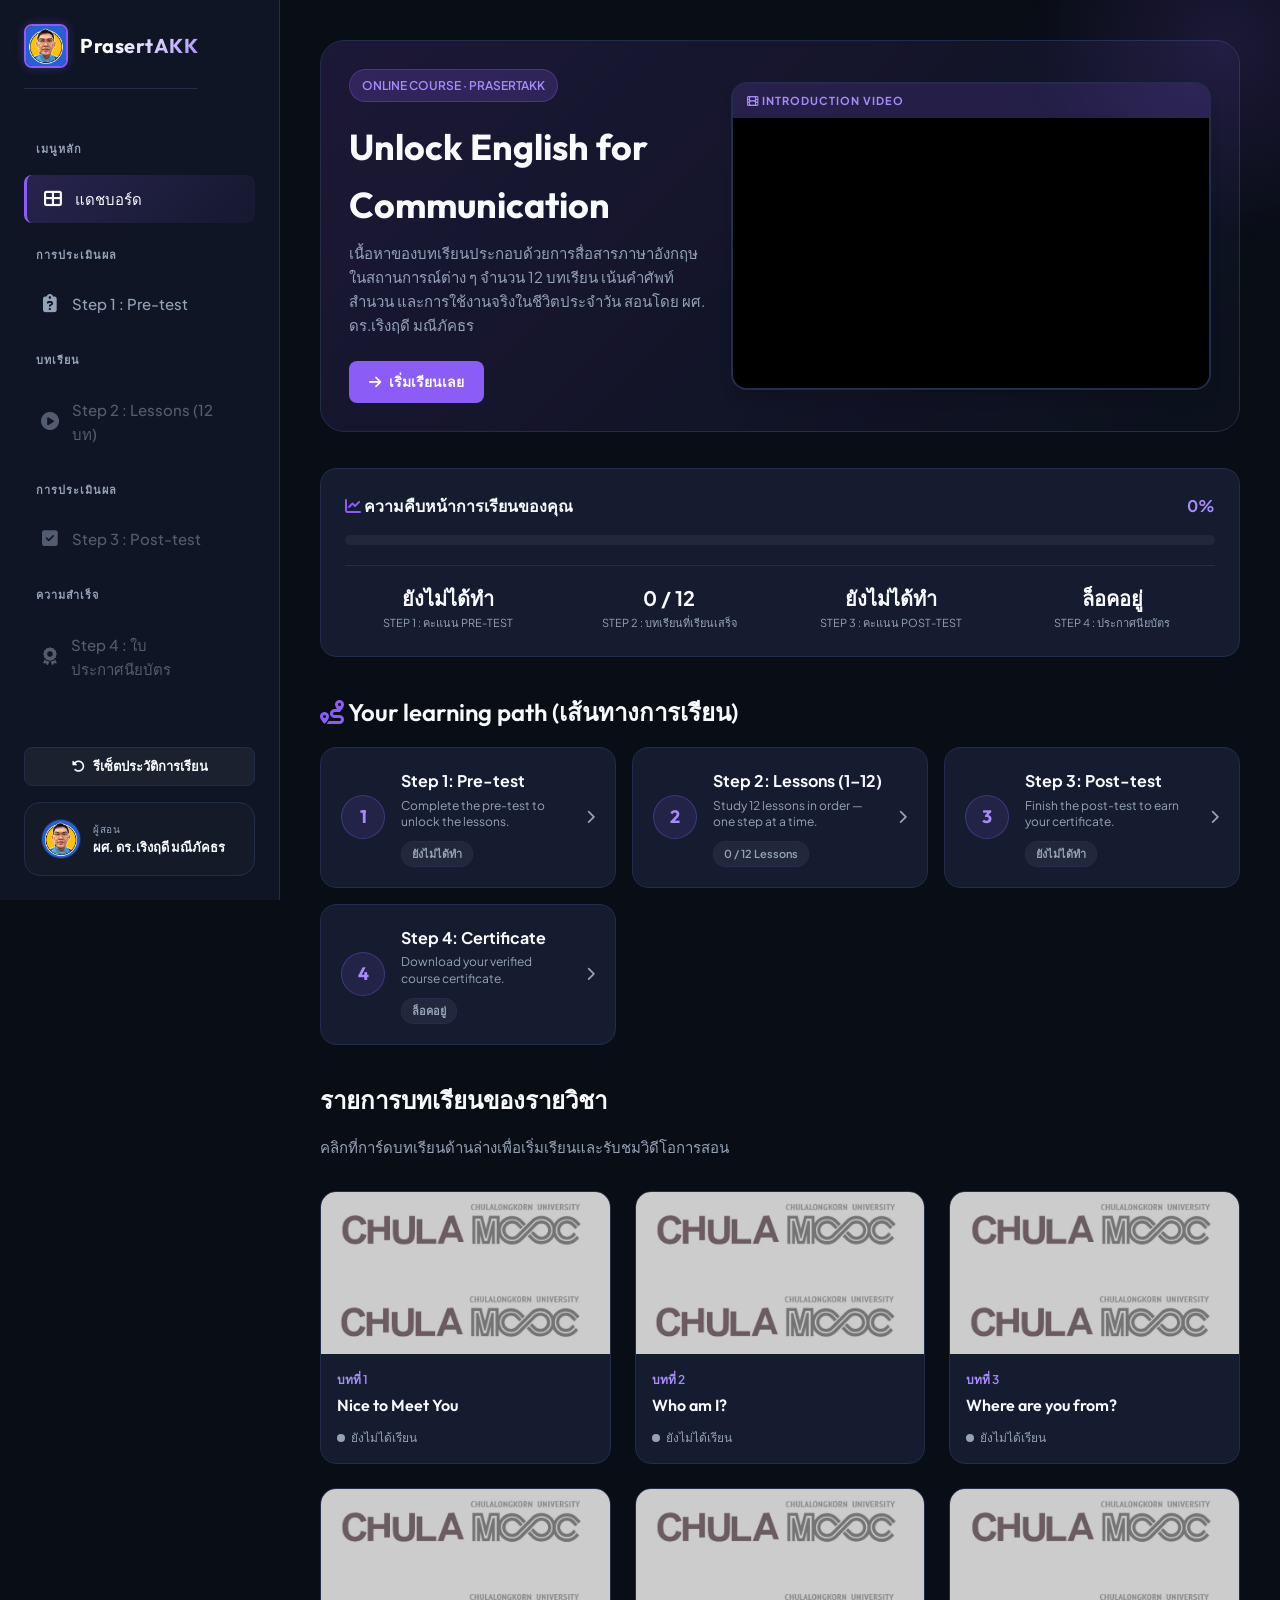
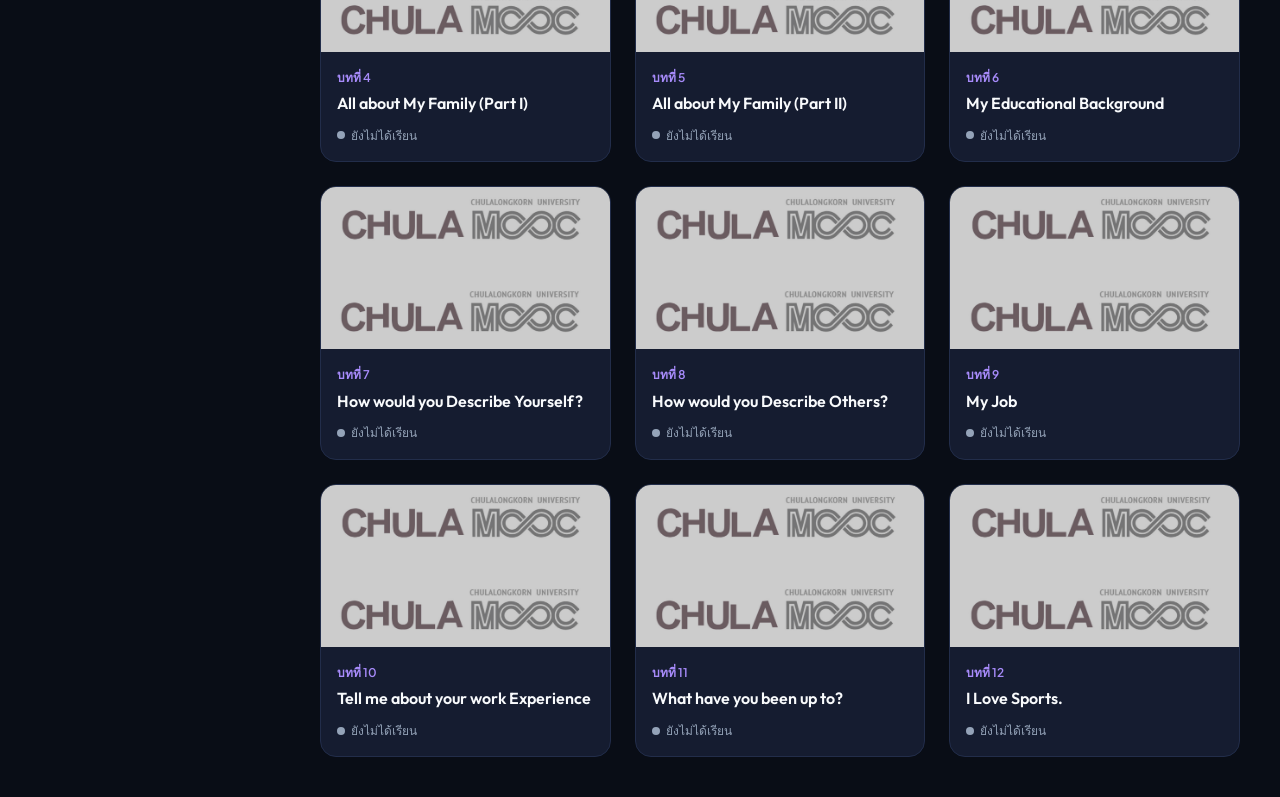
==== commit 2deaa559: "style: overhaul mobile UI layout with top bar, drawer, 2x2 stat grid, and learning path cards matchi" ====
--- a/app/src/main/assets/index.html
+++ b/app/src/main/assets/index.html
@@ -34,12 +34,32 @@
         </div>
     </div>
 
+    <!-- Mobile Header Bar -->
+    <header class="mobile-header-bar">
+        <div class="mobile-brand">
+            <img src="prasertakk2.jpg" alt="PrasertAKK Logo" class="mobile-brand-logo">
+            <div class="mobile-brand-info">
+                <span class="mobile-brand-name">PrasertAKK</span>
+                <span class="mobile-brand-sub">Unlock English for Communication</span>
+            </div>
+        </div>
+        <button class="mobile-menu-toggle" id="mobile-menu-toggle" aria-label="Toggle menu">
+            <i class="fa fa-bars"></i>
+        </button>
+    </header>
+    <div class="sidebar-backdrop" id="sidebar-backdrop"></div>
+
     <div class="app-container">
         <!-- Sidebar Navigation -->
         <aside class="sidebar">
-            <div class="brand-section">
-                <img src="prasertakk2.jpg" alt="PrasertAKK Logo" class="brand-logo">
-                <span class="brand-name">PrasertAKK</span>
+            <div class="sidebar-top-mobile">
+                <div class="brand-section">
+                    <img src="prasertakk2.jpg" alt="PrasertAKK Logo" class="brand-logo">
+                    <span class="brand-name">PrasertAKK</span>
+                </div>
+                <button class="sidebar-close-btn" id="sidebar-close-btn" aria-label="Close menu">
+                    <i class="fa fa-xmark"></i>
+                </button>
             </div>
             
             <nav class="nav-menu">
@@ -102,7 +122,7 @@
             <section id="dashboard-section" class="tab-section active">
                 <div class="welcome-banner">
                     <div class="welcome-text">
-                        <span class="welcome-badge">ยินดีต้อนรับเข้าสู่บทเรียน</span>
+                        <span class="welcome-badge">ONLINE COURSE · PRASERTAKK</span>
                         <h1>Unlock English for Communication</h1>
                         <p class="welcome-desc">
                             เนื้อหาของบทเรียนประกอบด้วยการสื่อสารภาษาอังกฤษในสถานการณ์ต่าง ๆ จำนวน 12 บทเรียน 
@@ -147,6 +167,52 @@
                         <div class="progress-stat-box">
                             <div class="progress-stat-val" id="stat-cert-unlocked">ล็อคอยู่</div>
                             <div class="progress-stat-lbl">Step 4 : ประกาศนียบัตร</div>
+                        </div>
+                    </div>
+                </div>
+
+                <!-- Your Learning Path Step Cards Section (Lovable Style) -->
+                <div class="learning-path-section">
+                    <h2 class="section-title"><i class="fa fa-route" style="color: var(--color-primary);"></i> Your learning path (เส้นทางการเรียน)</h2>
+                    <div class="learning-path-grid">
+                        <div class="path-card step-link" data-tab="pre" data-step="1" onclick="switchTab('pre')">
+                            <div class="path-step-badge">1</div>
+                            <div class="path-card-content">
+                                <h3>Step 1: Pre-test</h3>
+                                <p>Complete the pre-test to unlock the lessons.</p>
+                                <div class="path-status-tag" id="path-tag-pre">ยังไม่ได้ทำ</div>
+                            </div>
+                            <i class="fa fa-chevron-right path-arrow"></i>
+                        </div>
+
+                        <div class="path-card step-link" data-tab="lessons" data-step="2" onclick="switchTab('lessons')">
+                            <div class="path-step-badge">2</div>
+                            <div class="path-card-content">
+                                <h3>Step 2: Lessons (1–12)</h3>
+                                <p>Study 12 lessons in order — one step at a time.</p>
+                                <div class="path-status-tag" id="path-tag-lessons">0 / 12 Lessons</div>
+                            </div>
+                            <i class="fa fa-chevron-right path-arrow"></i>
+                        </div>
+
+                        <div class="path-card step-link" data-tab="post" data-step="3" onclick="switchTab('post')">
+                            <div class="path-step-badge">3</div>
+                            <div class="path-card-content">
+                                <h3>Step 3: Post-test</h3>
+                                <p>Finish the post-test to earn your certificate.</p>
+                                <div class="path-status-tag" id="path-tag-post">ยังไม่ได้ทำ</div>
+                            </div>
+                            <i class="fa fa-chevron-right path-arrow"></i>
+                        </div>
+
+                        <div class="path-card step-link" data-tab="certificate" data-step="4" onclick="switchTab('certificate')">
+                            <div class="path-step-badge">4</div>
+                            <div class="path-card-content">
+                                <h3>Step 4: Certificate</h3>
+                                <p>Download your verified course certificate.</p>
+                                <div class="path-status-tag" id="path-tag-cert">ล็อคอยู่</div>
+                            </div>
+                            <i class="fa fa-chevron-right path-arrow"></i>
                         </div>
                     </div>
                 </div>
--- a/app/src/main/assets/style.css
+++ b/app/src/main/assets/style.css
@@ -1289,66 +1289,338 @@
     margin-bottom: 4px;
 }
 
-/* Media Queries for Responsiveness */
-/* ===== Responsive ===== */
+/* ===== Learning Path Section & Cards (Lovable Style) ===== */
+.learning-path-section {
+    margin-bottom: 36px;
+}
+
+.learning-path-grid {
+    display: grid;
+    grid-template-columns: repeat(auto-fit, minmax(260px, 1fr));
+    gap: 16px;
+    margin-top: 16px;
+}
+
+.path-card {
+    background: var(--bg-card);
+    border: 1px solid var(--border-color);
+    border-radius: var(--border-radius-md);
+    padding: 20px;
+    display: flex;
+    align-items: center;
+    gap: 16px;
+    cursor: pointer;
+    transition: var(--transition-smooth);
+    position: relative;
+}
+
+.path-card:hover {
+    border-color: var(--color-primary);
+    transform: translateY(-3px);
+    box-shadow: var(--shadow-md), var(--shadow-glow);
+}
+
+.path-step-badge {
+    width: 44px;
+    height: 44px;
+    border-radius: 50%;
+    background: rgba(139, 92, 246, 0.12);
+    border: 1px solid rgba(139, 92, 246, 0.3);
+    color: var(--color-primary-hover);
+    font-family: var(--font-heading);
+    font-size: 18px;
+    font-weight: 700;
+    display: flex;
+    align-items: center;
+    justify-content: center;
+    flex-shrink: 0;
+}
+
+.path-card-content {
+    flex: 1;
+    min-width: 0;
+}
+
+.path-card-content h3 {
+    font-size: 16px;
+    font-weight: 700;
+    margin-bottom: 4px;
+    color: var(--color-text-main);
+}
+
+.path-card-content p {
+    font-size: 12px;
+    color: var(--color-text-muted);
+    line-height: 1.4;
+    margin-bottom: 8px;
+}
+
+.path-status-tag {
+    display: inline-block;
+    font-size: 11px;
+    font-weight: 600;
+    padding: 3px 10px;
+    border-radius: 12px;
+    background: rgba(255, 255, 255, 0.05);
+    color: var(--color-text-muted);
+    border: 1px solid var(--border-color);
+}
+
+.path-arrow {
+    color: var(--color-text-muted);
+    font-size: 14px;
+    transition: var(--transition-smooth);
+}
+
+.path-card:hover .path-arrow {
+    color: var(--color-primary-hover);
+    transform: translateX(4px);
+}
+
+/* Mobile Header Bar & Backdrop Defaults */
+.mobile-header-bar {
+    display: none;
+}
+
+.sidebar-backdrop {
+    display: none;
+}
+
+.sidebar-top-mobile {
+    display: flex;
+    align-items: center;
+    justify-content: space-between;
+    width: 100%;
+}
+
+.sidebar-close-btn {
+    display: none;
+}
+
+/* Media Queries for Mobile Responsiveness */
+/* ===== Mobile Responsive Styles ===== */
 @media (max-width: 768px) {
+    /* Fixed Top Header Bar on Mobile */
+    .mobile-header-bar {
+        display: flex;
+        align-items: center;
+        justify-content: space-between;
+        position: fixed;
+        top: 0;
+        left: 0;
+        right: 0;
+        height: 64px;
+        background-color: var(--bg-sidebar);
+        border-bottom: 1px solid var(--border-color);
+        padding: 0 16px;
+        z-index: 1100;
+        box-shadow: 0 4px 12px rgba(0, 0, 0, 0.4);
+    }
+    
+    .mobile-brand {
+        display: flex;
+        align-items: center;
+        gap: 10px;
+    }
+    
+    .mobile-brand-logo {
+        width: 38px;
+        height: 38px;
+        border-radius: 50%;
+        object-fit: cover;
+        border: 2px solid var(--color-primary);
+    }
+    
+    .mobile-brand-info {
+        display: flex;
+        flex-direction: column;
+    }
+    
+    .mobile-brand-name {
+        font-family: var(--font-heading);
+        font-size: 15px;
+        font-weight: 700;
+        color: var(--color-text-main);
+        line-height: 1.2;
+    }
+    
+    .mobile-brand-sub {
+        font-size: 10px;
+        color: var(--color-text-muted);
+    }
+    
+    .mobile-menu-toggle {
+        background: rgba(255, 255, 255, 0.05);
+        border: 1px solid var(--border-color);
+        color: var(--color-text-main);
+        width: 40px;
+        height: 40px;
+        border-radius: 10px;
+        display: flex;
+        align-items: center;
+        justify-content: center;
+        font-size: 18px;
+    }
+    
+    /* Slide-out Drawer Sidebar on Mobile */
     .sidebar {
-        width: 80px;
-        padding: 16px 8px;
+        position: fixed;
+        top: 0;
+        left: -300px;
+        width: 280px;
+        height: 100vh;
+        z-index: 1200;
+        transition: left 0.3s cubic-bezier(0.4, 0, 0.2, 1);
+        box-shadow: 10px 0 25px rgba(0, 0, 0, 0.6);
+        padding: 20px;
+        align-items: stretch;
+    }
+    
+    .sidebar.mobile-open {
+        left: 0;
+    }
+    
+    .sidebar-close-btn {
+        display: flex;
         align-items: center;
-    }
-    
-    .brand-name, .nav-item-title, .instructor-info, .instructor-label, .learner-name-badge span {
-        display: none;
+        justify-content: center;
+        width: 36px;
+        height: 36px;
+        background: rgba(255, 255, 255, 0.05);
+        border: 1px solid var(--border-color);
+        border-radius: 8px;
+        color: var(--color-text-main);
+        font-size: 16px;
+    }
+    
+    .sidebar-backdrop {
+        display: block;
+        position: fixed;
+        inset: 0;
+        background: rgba(0, 0, 0, 0.65);
+        backdrop-filter: blur(4px);
+        z-index: 1150;
+        opacity: 0;
+        pointer-events: none;
+        transition: opacity 0.3s ease;
+    }
+    
+    .sidebar-backdrop.active {
+        opacity: 1;
+        pointer-events: auto;
+    }
+    
+    /* Restore full text and alignment in mobile drawer */
+    .brand-name, .nav-item-title, .instructor-info, .instructor-label, .learner-name-badge span, .nav-link span {
+        display: block !important;
     }
     
     .brand-section {
-        justify-content: center;
-        width: 100%;
-        margin-bottom: 20px;
+        justify-content: flex-start !important;
+        margin-bottom: 0 !important;
+        border-bottom: none !important;
+        padding-bottom: 0 !important;
     }
     
     .nav-link {
-        justify-content: center;
-        padding: 12px;
-    }
-    
-    .nav-link span {
-        display: none;
+        justify-content: flex-start !important;
+        padding: 12px 16px !important;
     }
     
     .instructor-badge {
-        padding: 8px;
-        background-color: transparent;
-        border: none;
-        justify-content: center;
-    }
-    
+        padding: 12px !important;
+        background-color: rgba(255, 255, 255, 0.02) !important;
+        border: 1px solid var(--border-color) !important;
+        justify-content: flex-start !important;
+    }
+
+    /* Main viewport container on mobile — FULL 100% WIDTH */
     .main-content {
-        margin-left: 80px;
-        width: calc(100% - 80px);
-        padding: 24px;
+        margin-left: 0 !important;
+        width: 100% !important;
+        padding: 16px !important;
+        padding-top: 80px !important;
+    }
+    
+    /* 2x2 Grid for Progress Stats Box on Mobile */
+    .progress-stats-row {
+        grid-template-columns: repeat(2, 1fr) !important;
+        gap: 10px !important;
+        padding-top: 14px !important;
+    }
+    
+    .progress-stat-box {
+        background: rgba(255, 255, 255, 0.03);
+        border: 1px solid var(--border-color);
+        border-radius: var(--border-radius-sm);
+        padding: 12px 8px;
+        text-align: center;
+    }
+    
+    .progress-stat-val {
+        font-size: 15px !important;
+        font-weight: 700 !important;
+        white-space: nowrap !important;
+        word-break: normal !important;
+    }
+    
+    .progress-stat-lbl {
+        font-size: 10px !important;
+        margin-top: 4px;
+        line-height: 1.2;
+    }
+    
+    /* Welcome Hero Banner on Mobile */
+    .welcome-banner {
+        flex-direction: column !important;
+        padding: 18px !important;
+        gap: 16px !important;
+        margin-bottom: 24px !important;
+    }
+    
+    .welcome-text h1 {
+        font-size: 22px !important;
+        line-height: 1.25 !important;
+    }
+    
+    .welcome-desc {
+        font-size: 13px !important;
+        margin-bottom: 16px !important;
+    }
+    
+    .dashboard-hero-video {
+        width: 100% !important;
+    }
+    
+    #intro-video-iframe {
+        height: 200px !important;
+    }
+
+    .lessons-grid {
+        grid-template-columns: 1fr !important;
+        gap: 16px !important;
     }
     
     .lesson-viewer-container {
-        grid-template-columns: 1fr;
-    }
-    
-    .welcome-banner {
-        flex-direction: column;
-        align-items: flex-start;
-    }
-    
-    .welcome-text {
-        max-width: 100%;
-    }
-    
-    .dashboard-hero-video {
-        width: 100%;
+        grid-template-columns: 1fr !important;
     }
     
     .all-lessons-done-banner {
-        flex-direction: column;
-        text-align: center;
-    }
-}
+        flex-direction: column !important;
+        text-align: center !important;
+    }
+    
+    .quiz-info-header {
+        flex-direction: column !important;
+        align-items: flex-start !important;
+        gap: 12px !important;
+    }
+    
+    .quiz-score-overlay {
+        padding: 24px 16px !important;
+    }
+    
+    .quiz-score-val {
+        font-size: 36px !important;
+    }
+}
